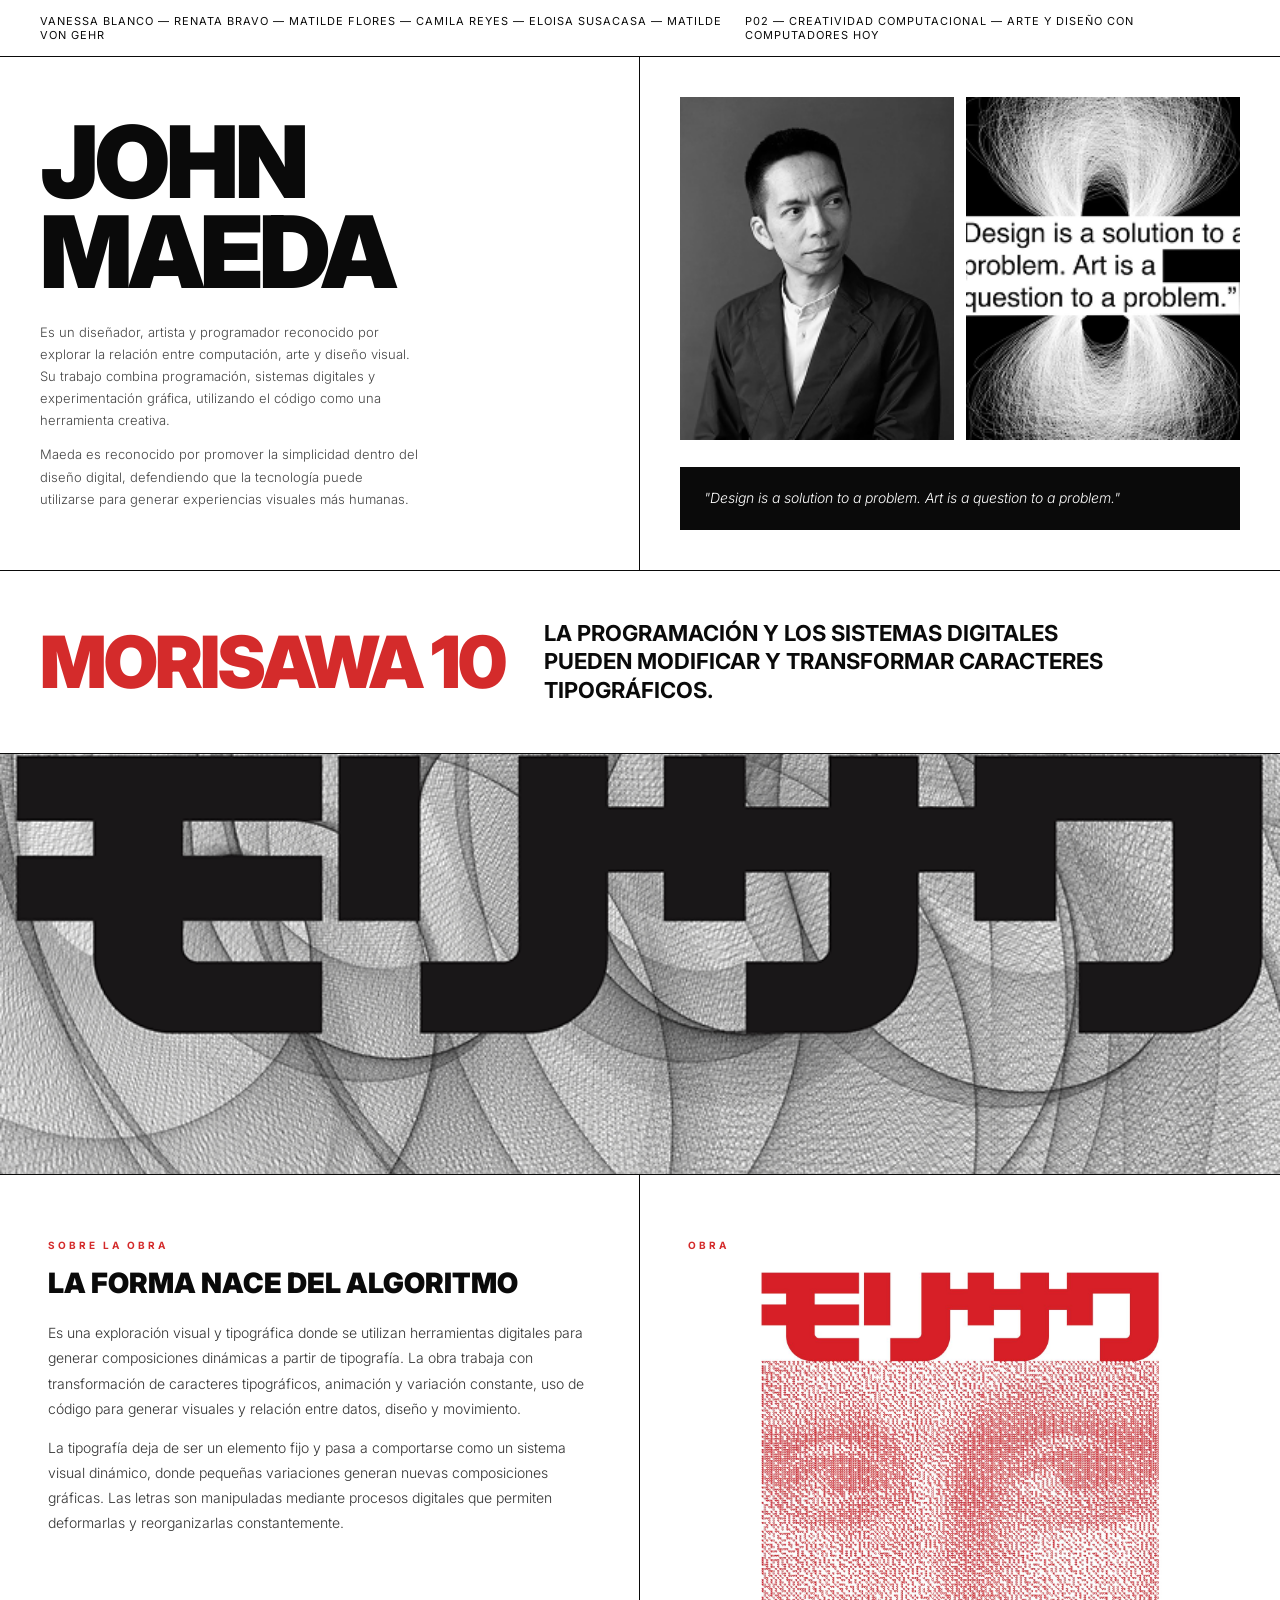
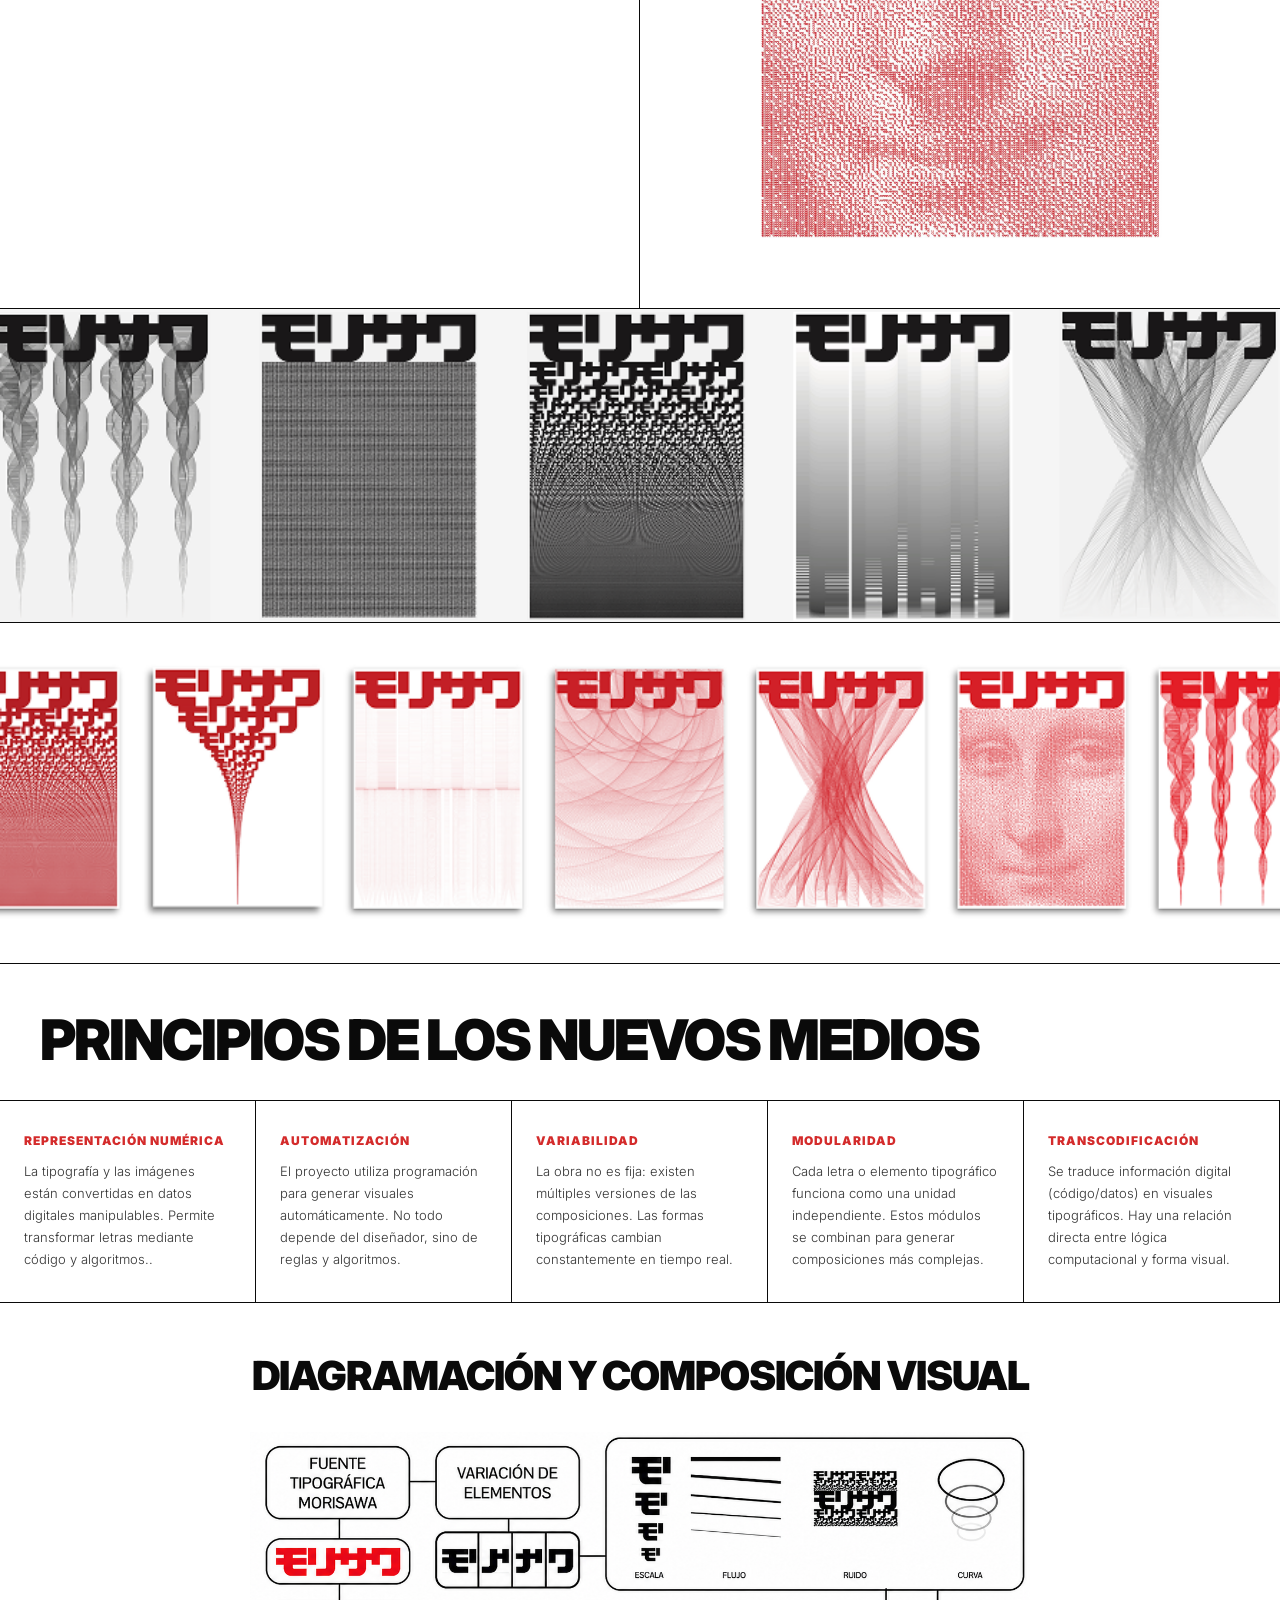
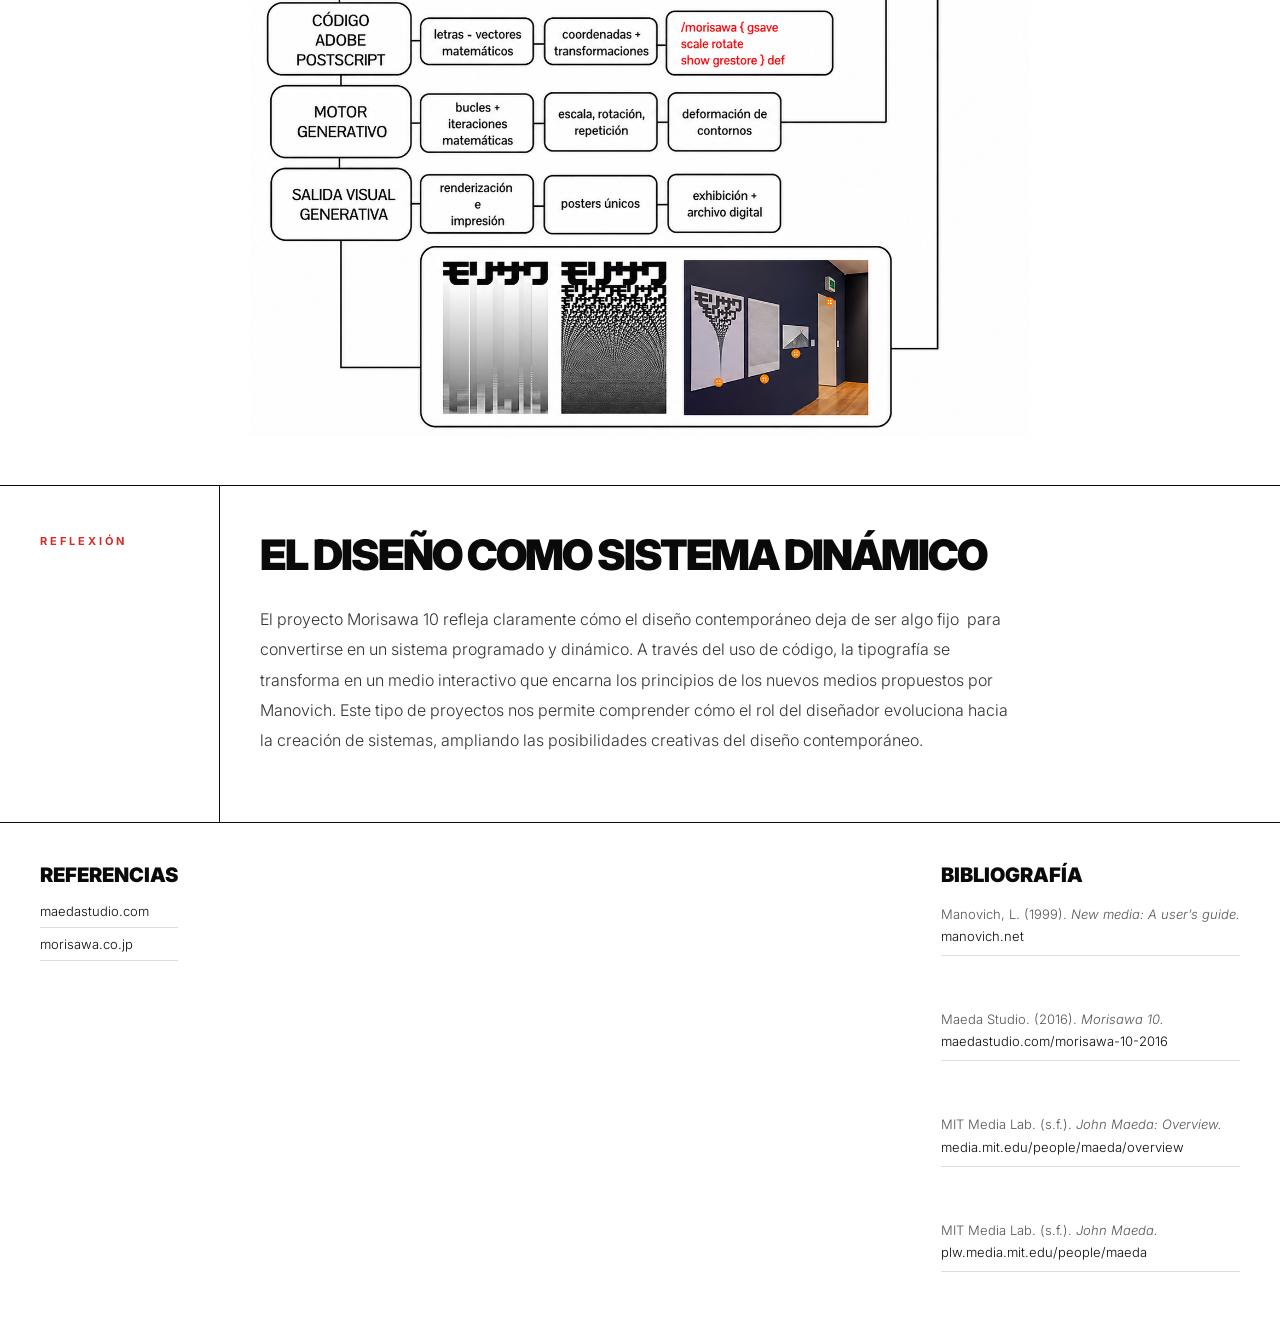
==== index.html @ 7603f9fc "Rename maeda_morisawa (1).html to index.html" ====
<!DOCTYPE html>
<html lang="es">
<head>
  <meta charset="UTF-8">
  <meta name="viewport" content="width=device-width, initial-scale=1.0">
  <title>John Maeda — Morisawa 10</title>
  <link rel="stylesheet" href="styles.css">
</head>

<body>

  <!-- parte de arriba  -->

  <div class="topbar">
    <span>Vanessa Blanco — Renata Bravo — Matilde Flores — Camila Reyes — Eloisa Susacasa — Matilde Von Gehr</span>
    <span>P02 — Creatividad Computacional — Arte y diseño con computadores hoy</span>
  </div>

  <!-- siempre heroe -->

  <div class="maeda-intro">

    <div class="maeda-texto">

      <h1>JOHN<br>MAEDA</h1>

      <p class="subtitle">
        Es un diseñador, artista y programador reconocido por explorar la relación entre computación, arte y diseño visual. Su trabajo combina programación, sistemas digitales y experimentación gráfica, utilizando el código como una herramienta creativa.

      </p>

      <p class="subtitle" style="margin-top:12px">
        Maeda es reconocido por promover la simplicidad dentro del diseño digital, defendiendo que la tecnología puede utilizarse para generar experiencias visuales más humanas.
      </p>

    </div>

    <div class="maeda-imagenes">

      <div class="maeda-fotos">
        <img src="maeda01.png" alt="John Maeda 1" class="foto">
        <img src="maeda02.png" alt="John Maeda 2" class="foto">
      </div>

      <div class="cita-maeda">
        "Design is a solution to a problem. Art is a question to a problem."
      </div>

    </div>

  </div>

  <!-- morisawa banda de bandas -->

  <div class="morisawa-section">

    <div class="morisawa-titulo">
      MORISAWA 10
    </div>

    <div class="morisawa-texto">
      La programación y los sistemas digitales pueden modificar y transformar caracteres tipográficos.
    </div>

  </div>

  <!-- el header -->

  <div class="johnheader">
    <img src="header.png" alt="Morisawa header">
  </div>

  <!-- la obra con dos columnas mejor, cn una fea -->

  <div class="obra-info">

    <div class="obra-bloque obra-texto">

      <div class="obra-etiqueta">
        Sobre la obra
      </div>

      <h2>La forma nace del algoritmo</h2>

      <p>
        Es una exploración visual y tipográfica donde se utilizan herramientas digitales para generar composiciones dinámicas a partir de tipografía. La obra trabaja con transformación de caracteres tipográficos, animación y variación constante, uso de código para generar visuales y relación entre datos, diseño y movimiento. 
      </p>

      <p>
        La tipografía deja de ser un elemento fijo y pasa a comportarse como un sistema visual dinámico, donde pequeñas variaciones generan nuevas composiciones gráficas. Las letras son manipuladas mediante procesos digitales que permiten deformarlas y reorganizarlas constantemente.
      </p>

    </div>

    <div class="obra-bloque">

      <div class="obra-etiqueta">
        Obra
      </div>

      <img src="obra01.png" alt="Obra Morisawa" class="imagen-central">

    </div>

  </div>

  <!-- ejemplos en imagen -->

  <div class="galeria-obras">

    <div class="imagen-obra">
      <img src="ejemplosobras01.png" alt="Ejemplo obra 1">
    </div>

    <div class="imagen-obra imagen-final">
      <img src="ejemplosobras02.png" alt="Ejemplo obra 2">
    </div>

  </div>

  <!-- principios division -->

  <div class="manovich-header">
    <h2>Principios de los nuevos medios</h2>
  </div>

  <div class="manovich-grid">

    <div class="manovich-card">
      <h3>Representación numérica</h3>
      <p>La tipografía y las imágenes están convertidas en datos digitales manipulables. Permite transformar letras mediante código y algoritmos..</p>
    </div>

    <div class="manovich-card">
      <h3>Automatización</h3>
      <p>El proyecto utiliza programación para generar visuales automáticamente. No todo depende del diseñador, sino de reglas y algoritmos.</p>
    </div>

    <div class="manovich-card">
      <h3>Variabilidad</h3>
      <p>La obra no es fija: existen múltiples versiones de las composiciones. Las formas tipográficas cambian constantemente en tiempo real.</p>
    </div>

    <div class="manovich-card">
      <h3>Modularidad</h3>
      <p>Cada letra o elemento tipográfico funciona como una unidad independiente. Estos módulos se combinan para generar composiciones más complejas.</p>
    </div>

    <div class="manovich-card">
      <h3>Transcodificación</h3>
      <p>Se traduce información digital (código/datos) en visuales tipográficos. Hay una relación directa entre lógica computacional y forma visual.</p>
    </div>

  </div>

  <!-- diagrama -->

  <div class="diagrama-section">

    <h2>Diagramación y composición visual</h2>

    <img src="diagramahd.png" alt="Diagrama de la obra">

  </div>

  <!-- reflexion final  -->

  <div class="cierre-final">

    <div class="cierre-etiqueta">
      Reflexión
    </div>

    <div class="cierre-texto">

      <h2>El diseño como sistema dinámico</h2>

      <p>
        El proyecto Morisawa 10 refleja claramente cómo el diseño contemporáneo deja de ser algo fijo  para convertirse en un sistema programado y dinámico. A través del uso de código, la tipografía se transforma en un medio interactivo que encarna los principios de los nuevos medios propuestos por Manovich.  Este tipo de proyectos nos permite comprender cómo el rol del diseñador evoluciona hacia la creación de sistemas, ampliando las posibilidades creativas del diseño contemporáneo.
      </p>

    </div>

  </div>

  <!-- footer -->

  <footer>

    <div>

      <h2>Referencias</h2>

      <a href="https://maedastudio.com" target="_blank">
        maedastudio.com
      </a>

      <a href="https://www.morisawa.co.jp" target="_blank">
        morisawa.co.jp
      </a>

    </div>

    <div>

      <div>

  <h2>Bibliografía</h2>

  <p class="ref-text">

    Manovich, L. (1999). <em>New media: A user’s guide.</em><br>
    <a href="https://www.manovich.net" target="_blank">
      manovich.net
    </a>

    <br><br>

    Maeda Studio. (2016). <em>Morisawa 10.</em><br>
    <a href="https://maedastudio.com/morisawa-10-2016/" target="_blank">
      maedastudio.com/morisawa-10-2016
    </a>

    <br><br>

    MIT Media Lab. (s.f.). <em>John Maeda: Overview.</em><br>
    <a href="https://www.media.mit.edu/people/maeda/overview/" target="_blank">
      media.mit.edu/people/maeda/overview
    </a>

    <br><br>

    MIT Media Lab. (s.f.). <em>John Maeda.</em><br>
    <a href="https://plw.media.mit.edu/people/maeda/" target="_blank">
      plw.media.mit.edu/people/maeda
    </a>

  </p>

</div>

  </footer>

</body>
</html>
---- styles.css ----
@import url('https://fonts.googleapis.com/css2?family=Inter:wght@100;300;400;700;900&display=swap');

* {
  margin: 0;
  padding: 0;
  box-sizing: border-box;
}

body {
  background: #ffffff;
  color: #0a0a0a;
  font-family: 'Inter', sans-serif;
  font-weight: 300;
}

/* parte de arriba */

.topbar {
  display: flex;
  justify-content: space-between;
  align-items: center;
  padding: 14px 40px;
  border-bottom: 1px solid #0a0a0a;
  font-size: 11px;
  font-weight: 400;
  letter-spacing: 1px;
  text-transform: uppercase;
}

/* john maeda heroe siempre */

.maeda-intro {
  display: grid;
  grid-template-columns: 1fr 1fr;
  border-bottom: 1px solid #0a0a0a;
}

.maeda-texto {
  padding: 60px 40px;
  border-right: 1px solid #0a0a0a;
}

.maeda-texto h1 {
  font-size: 100px;
  font-weight: 900;
  line-height: 0.9;
  letter-spacing: -4px;
  text-transform: uppercase;
}

.maeda-texto .subtitle {
  margin-top: 24px;
  font-size: 13px;
  line-height: 1.7;
  max-width: 380px;
  color: #444;
}

.maeda-imagenes {
  padding: 40px;
  display: flex;
  flex-direction: column;
  justify-content: space-between;
}

.maeda-fotos {
  display: flex;
  gap: 12px;
}

.maeda-fotos .foto {
  width: 50%;
  aspect-ratio: 4 / 5;
  object-fit: cover;
  filter: grayscale(100%);
}

.cita-maeda {
  background: #0a0a0a;
  color: #fff;
  padding: 20px 24px;
  font-size: 14px;
  font-style: italic;
  line-height: 1.6;
  margin-top: 20px;
}

/* morisawa */

.morisawa-section {
  padding: 48px 40px;
  border-bottom: 1px solid #0a0a0a;
  display: flex;
  align-items: center;
  gap: 40px;
}

.morisawa-titulo {
  font-size: 72px;
  font-weight: 900;
  letter-spacing: -3px;
  line-height: 1;
  color: #d42b2b;
  text-transform: uppercase;
}

.morisawa-texto {
  font-size: 22px;
  font-weight: 700;
  line-height: 1.3;
  max-width: 600px;
  text-transform: uppercase;
}

/* header*/

.johnheader {
  border-bottom: 1px solid #0a0a0a;
}

.johnheader img {
  width: 100%;
  max-height: 420px;
  object-fit: cover;
  display: block;
}

/* las dos divisiones */

.obra-info {
  display: grid;
  grid-template-columns: 1fr 1fr;
  border-bottom: 1px solid #0a0a0a;
}

.obra-bloque {
  padding: 64px 48px;
}

.obra-texto {
  border-right: 1px solid #0a0a0a;
}

.obra-etiqueta {
  font-size: 10px;
  font-weight: 700;
  letter-spacing: 3px;
  text-transform: uppercase;
  color: #d42b2b;
  margin-bottom: 16px;
}

.obra-bloque h2 {
  font-size: 28px;
  font-weight: 900;
  line-height: 1.2;
  text-transform: uppercase;
  margin-bottom: 20px;
}

.obra-bloque p {
  font-size: 14px;
  line-height: 1.8;
  color: #333;
  margin-bottom: 14px;
}

.imagen-central {
  width: 75%;
  max-width: 420px;
  display: block;
  margin: 0 auto;
}

/* ejemplos fotos  */

.galeria-obras {
  border-bottom: 1px solid #0a0a0a;
}

.imagen-obra {
  border-bottom: 1px solid #0a0a0a;
  background: #f5f5f5;
}

.imagen-final {
  border-bottom: none;
}

.imagen-obra img {
  width: 100%;
  display: block;
}

/* principios */

.manovich-header {
  padding: 48px 40px 0;
}

.manovich-header h2 {
  font-size: 56px;
  font-weight: 900;
  text-transform: uppercase;
  letter-spacing: -2px;
  line-height: 1;
}

.manovich-grid {
  display: grid;
  grid-template-columns: repeat(5, 1fr);
  border-top: 1px solid #0a0a0a;
  border-bottom: 1px solid #0a0a0a;
  margin-top: 32px;
}

.manovich-card {
  padding: 32px 24px;
  border-right: 1px solid #0a0a0a;
}

.manovich-card h3 {
  font-size: 12px;
  font-weight: 900;
  letter-spacing: 1px;
  text-transform: uppercase;
  margin-bottom: 12px;
  color: #d42b2b;
}

.manovich-card p {
  font-size: 13px;
  line-height: 1.7;
  color: #333;
}

/* diagrama */

.diagrama-section {
  padding: 48px 40px;
  border-bottom: 1px solid #0a0a0a;
  text-align: center;
}

.diagrama-section h2 {
  font-size: 40px;
  font-weight: 900;
  text-transform: uppercase;
  letter-spacing: -1px;
  margin-bottom: 32px;
}

.diagrama-section img {
  width: 65%;
  max-width: 900px;
  display: block;
  margin: 0 auto;
}

/* reflexion */

.cierre-final {
  display: grid;
  grid-template-columns: 220px 1fr;
  border-bottom: 1px solid #0a0a0a;
}

.cierre-etiqueta {
  padding: 48px 40px;
  border-right: 1px solid #0a0a0a;
  font-size: 11px;
  font-weight: 700;
  letter-spacing: 3px;
  text-transform: uppercase;
  color: #d42b2b;
}

.cierre-texto {
  padding: 48px 40px;
}

.cierre-texto h2 {
  font-size: 42px;
  font-weight: 900;
  text-transform: uppercase;
  line-height: 1;
  letter-spacing: -2px;
  margin-bottom: 28px;
}

.cierre-texto p {
  font-size: 16px;
  line-height: 1.9;
  color: #333;
  margin-bottom: 18px;
  max-width: 760px;
}

/* foooooteeer */

footer {
  padding: 40px;
  display: flex;
  justify-content: space-between;
  gap: 40px;
  flex-wrap: wrap;
}

footer h2 {
  font-size: 20px;
  font-weight: 900;
  text-transform: uppercase;
  margin-bottom: 16px;
}

footer a {
  display: block;
  font-size: 13px;
  color: #0a0a0a;
  text-decoration: none;
  margin-bottom: 8px;
  border-bottom: 1px solid #ddd;
  padding-bottom: 8px;
}

footer a:hover {
  color: #d42b2b;
}

footer .ref-text {
  font-size: 13px;
  line-height: 1.7;
  color: #555;
}
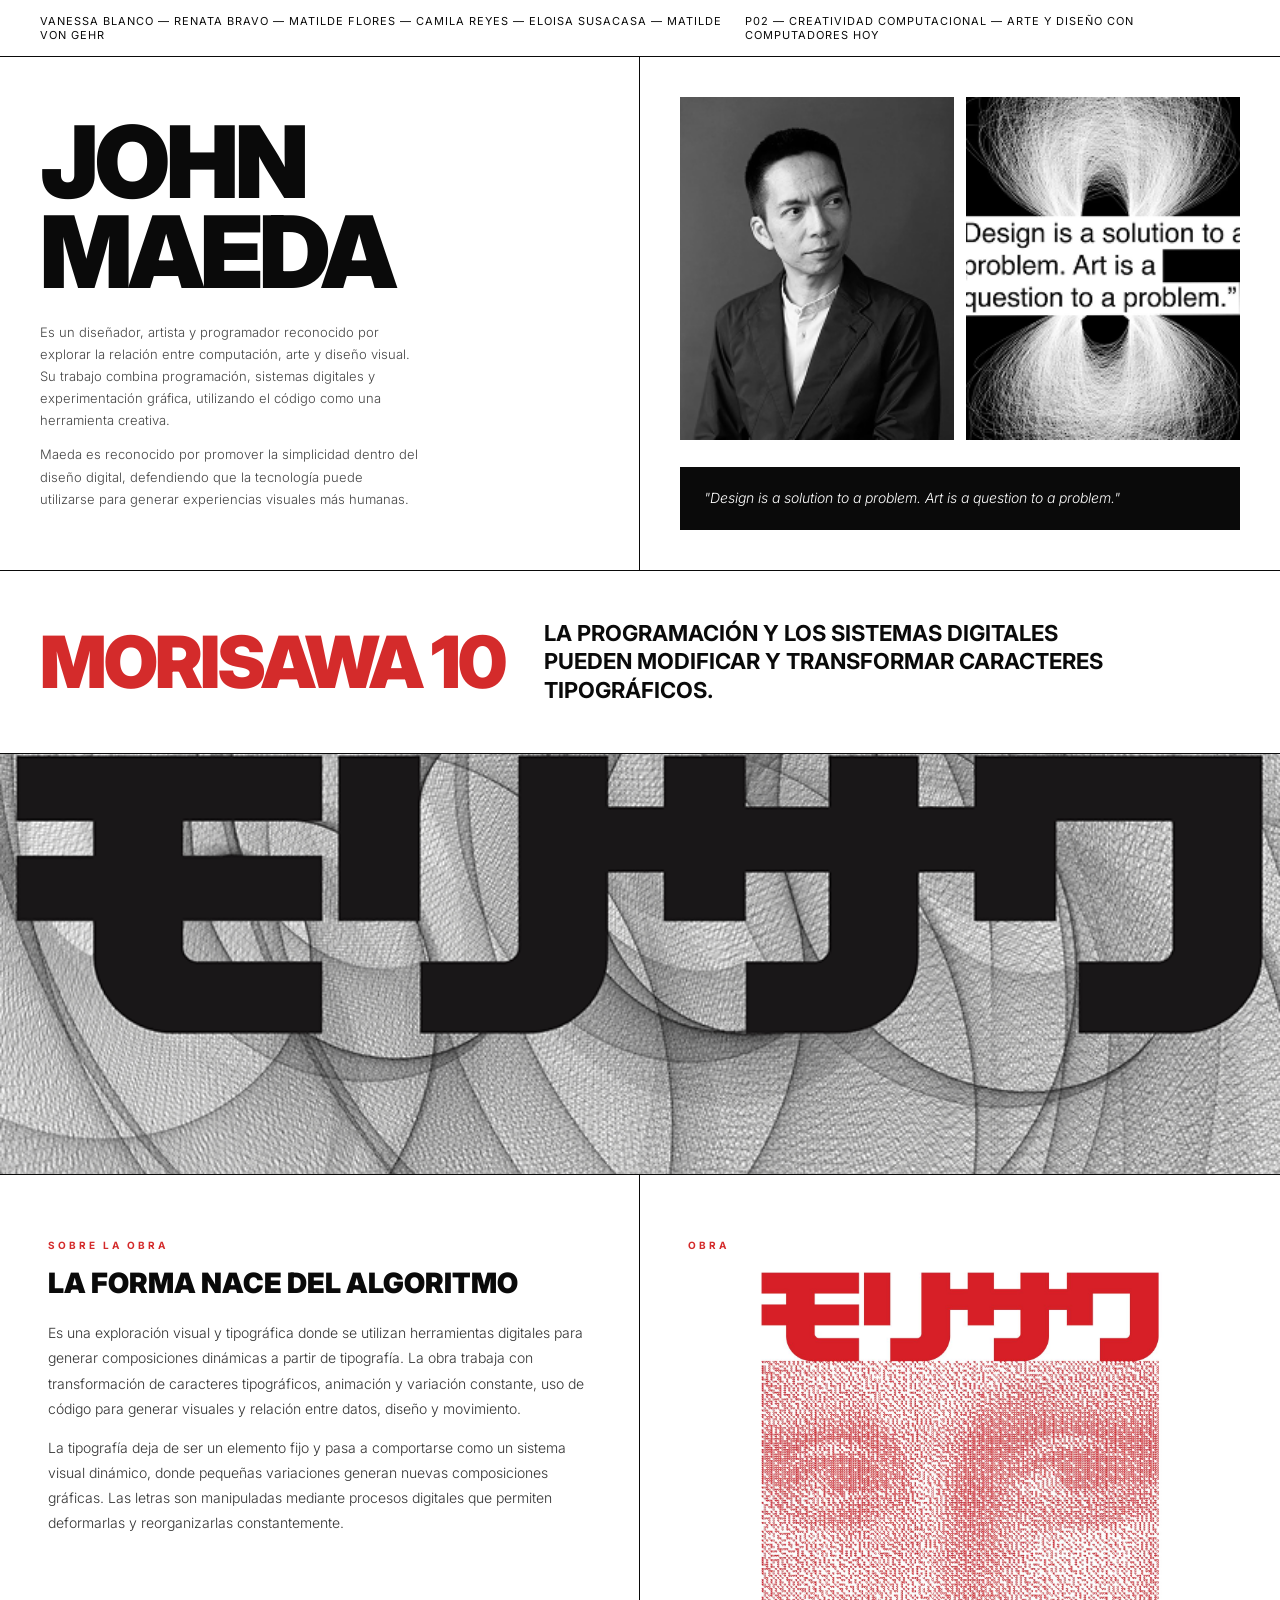
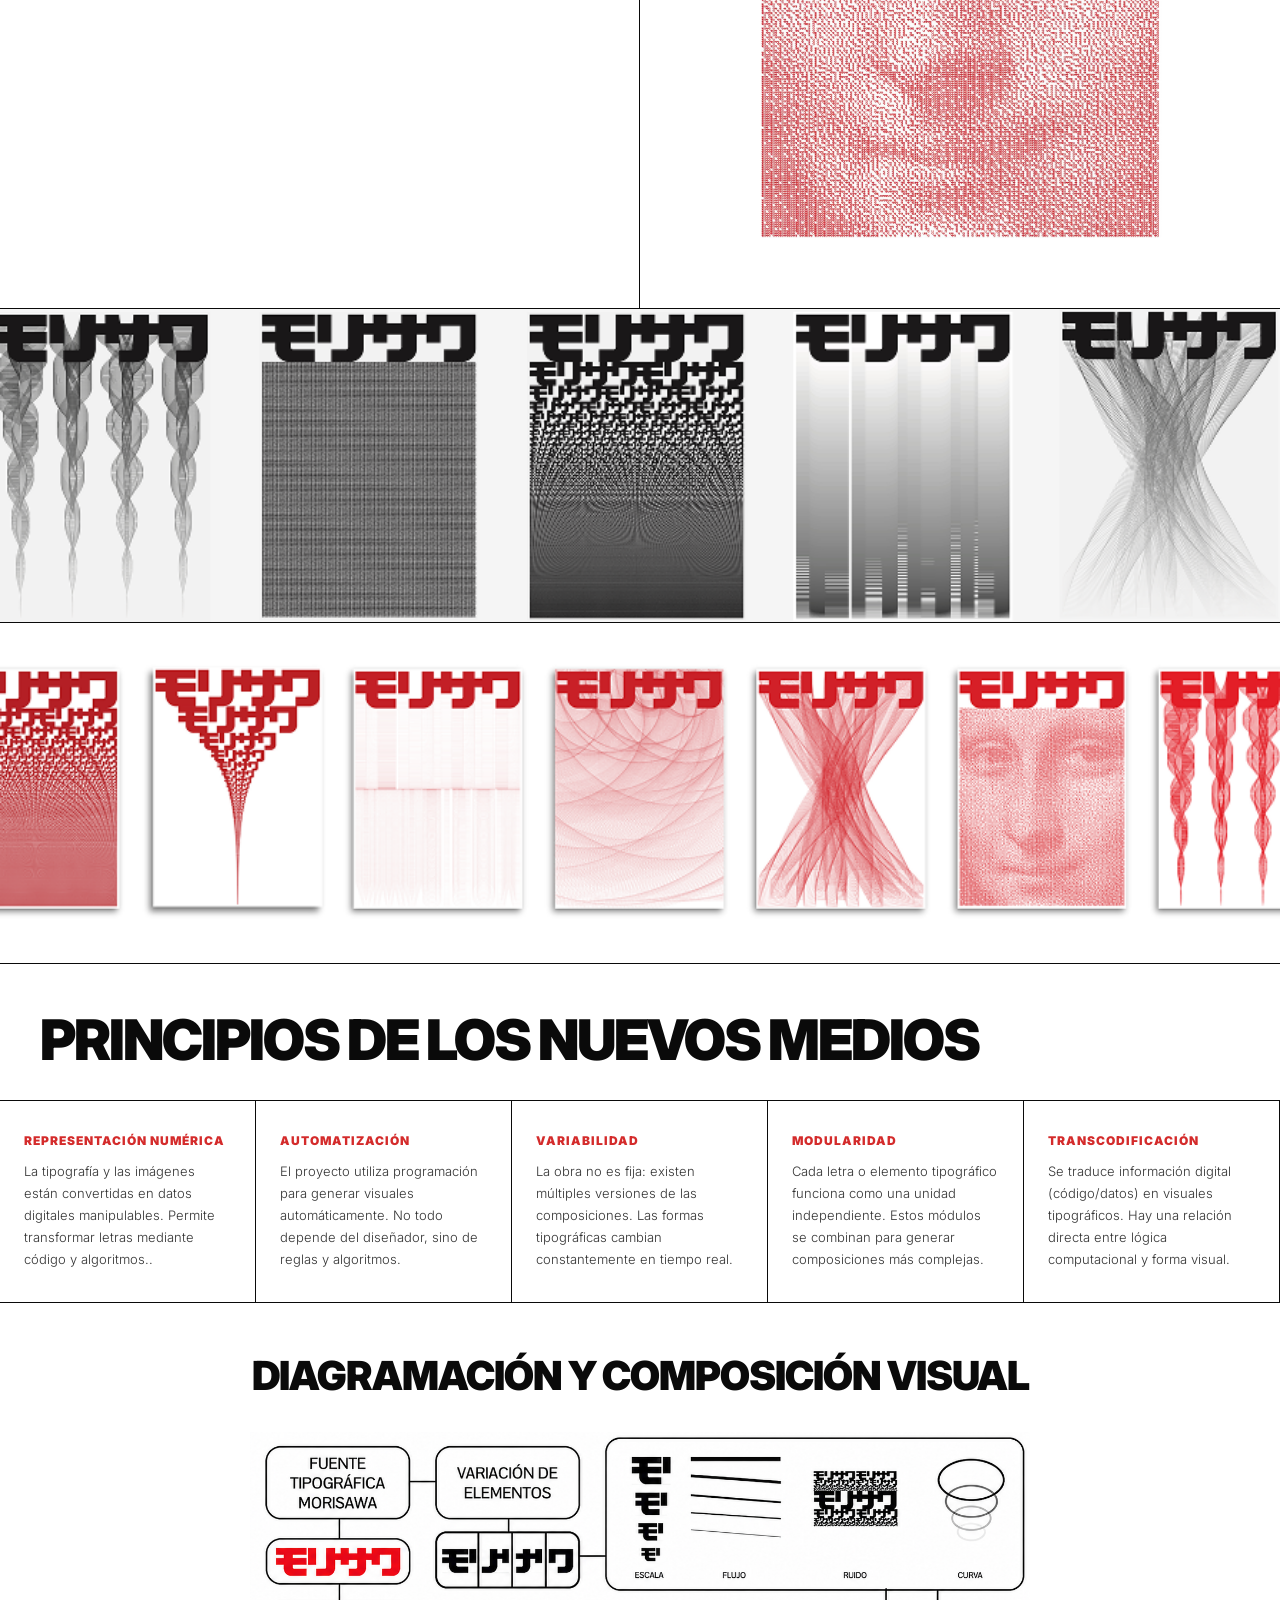
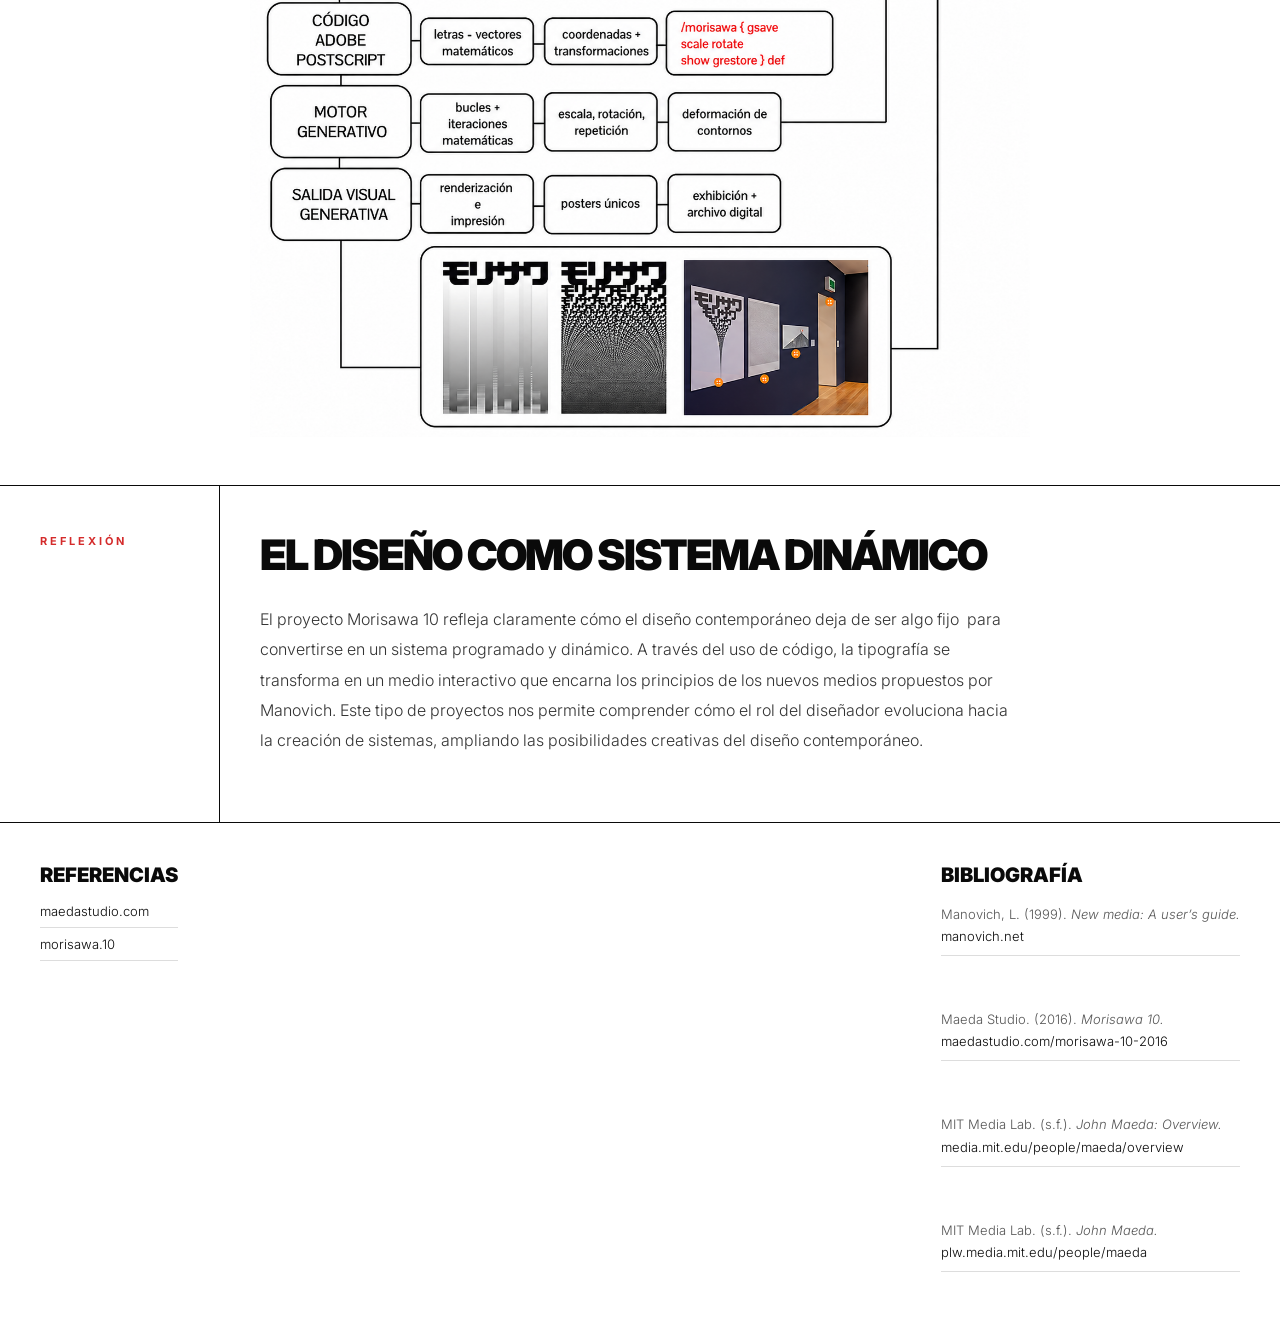
==== commit a9453004: "Update index.html" ====
--- a/index.html
+++ b/index.html
@@ -195,8 +195,8 @@
         maedastudio.com
       </a>
 
-      <a href="https://www.morisawa.co.jp" target="_blank">
-        morisawa.co.jp
+      <a href="https://maedastudio.com/morisawa-10-2016/" target="_blank">
+        morisawa.10
       </a>
 
     </div>
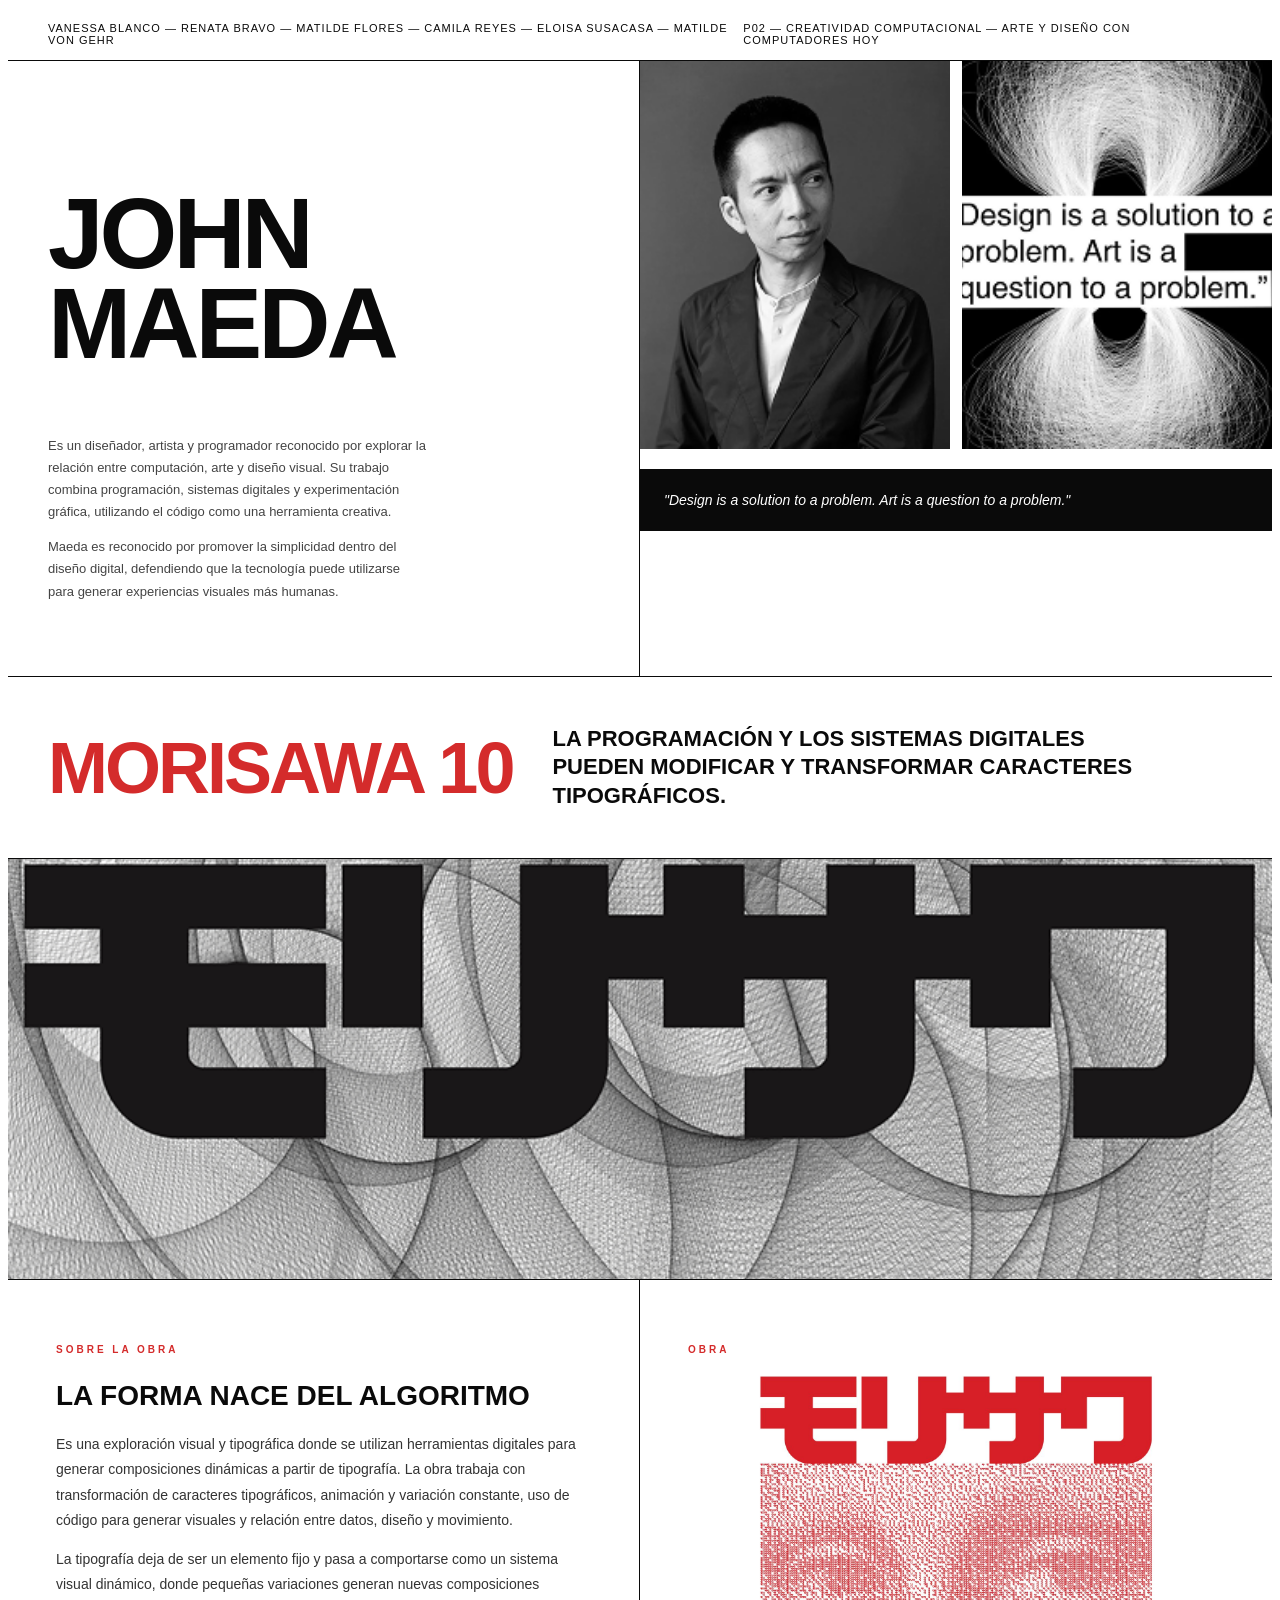
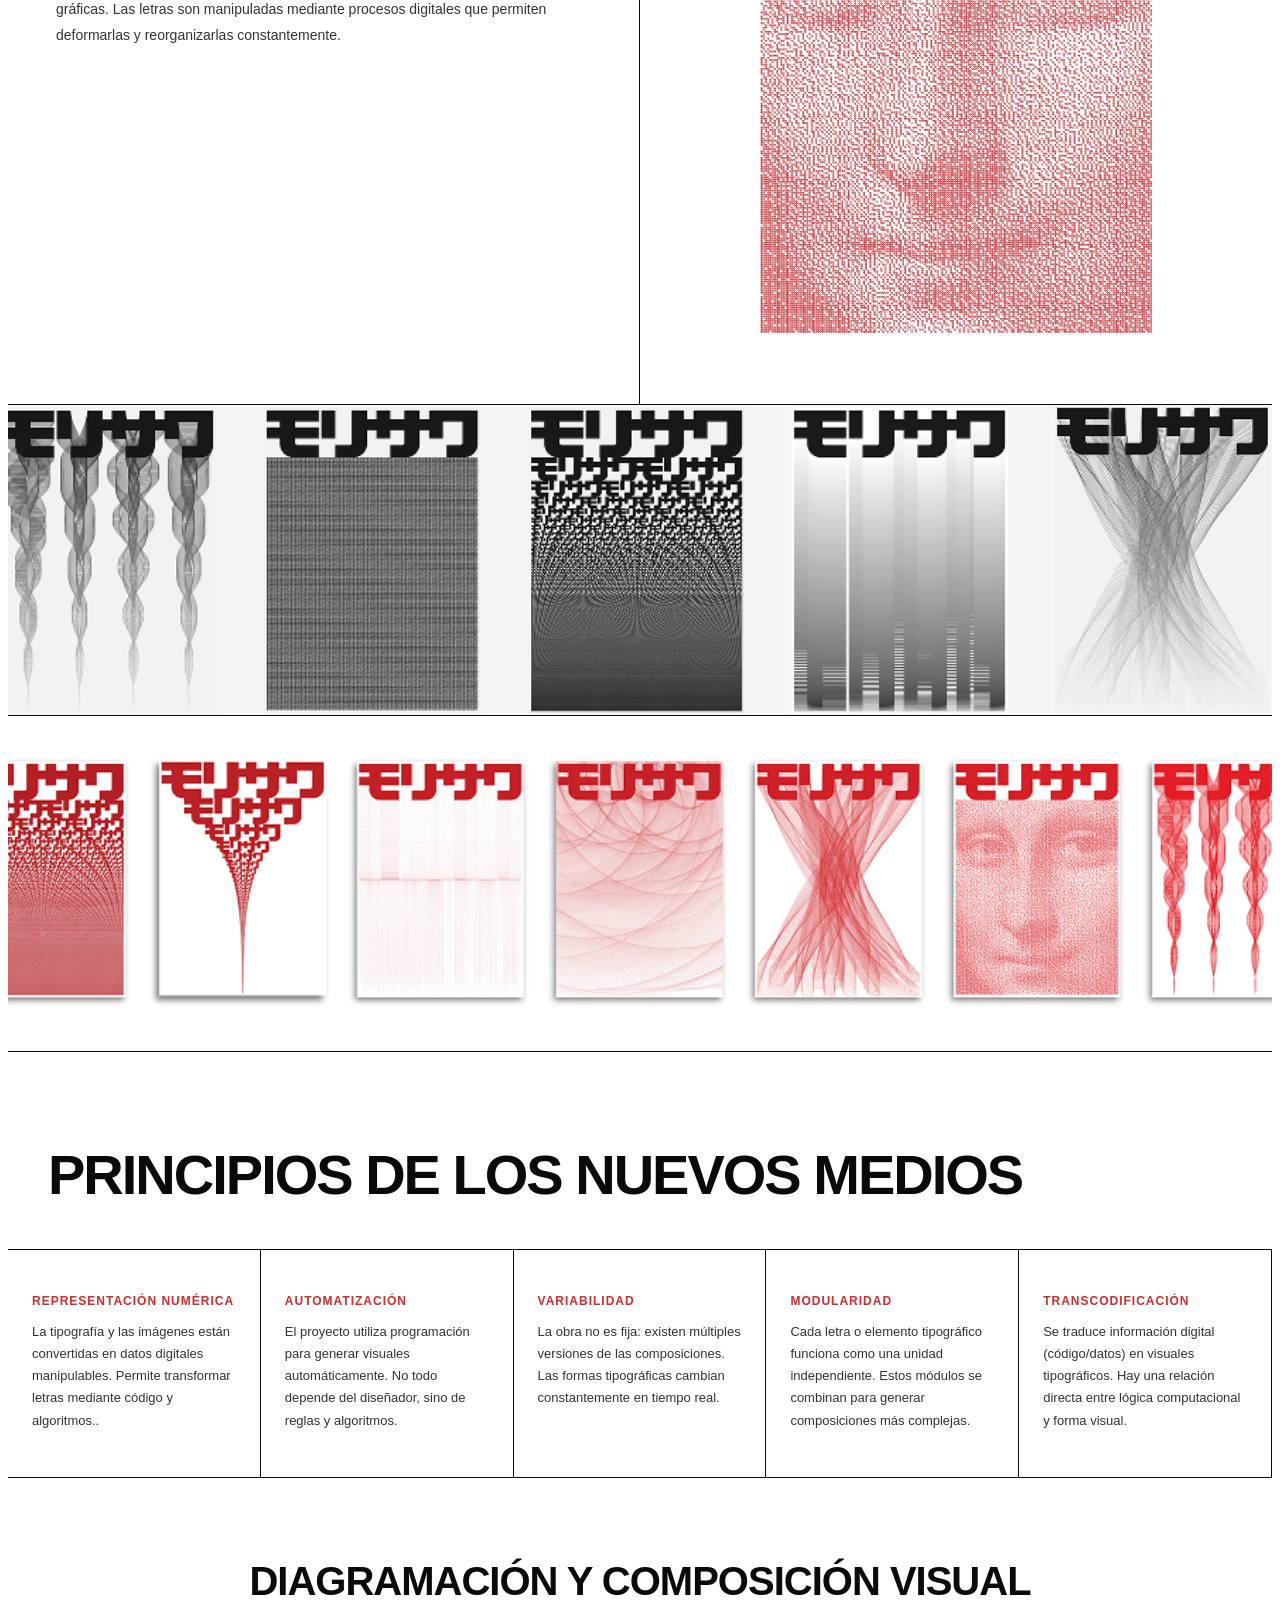
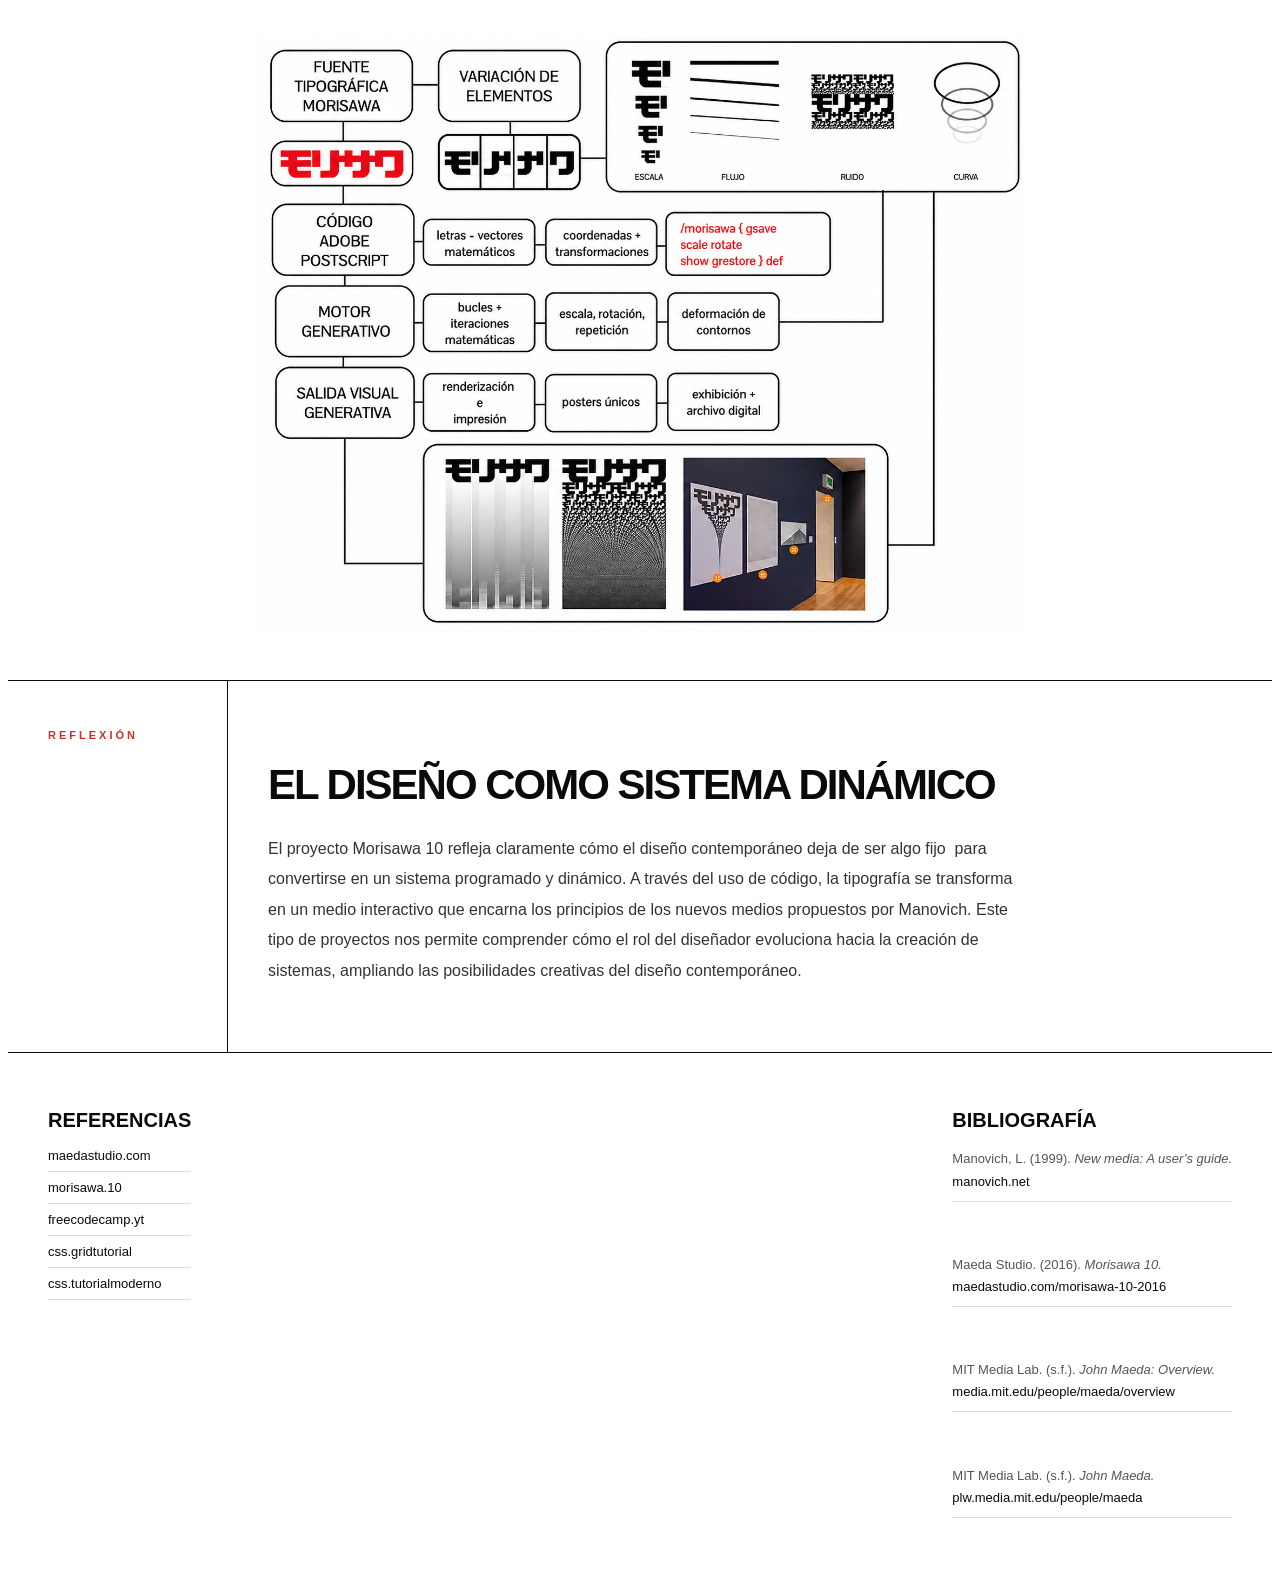
==== commit c8ae37b0: "Update index.html" ====
--- a/index.html
+++ b/index.html
@@ -1,3 +1,9 @@
+<!-- hecho por mi:
+contenido textual, investigación, selección de imágenes y estructura general -->
+
+<!-- asistencia de la IA:
+apoyo técnico en la organización HTML (decirme como le pongo a las clases), diagramación y ajustes de imágenes -->
+
 <!DOCTYPE html>
 <html lang="es">
 <head>
@@ -16,7 +22,7 @@
     <span>P02 — Creatividad Computacional — Arte y diseño con computadores hoy</span>
   </div>
 
-  <!-- siempre heroe -->
+  <!-- maeda intro texto y toda esa vola -->
 
   <div class="maeda-intro">
 
@@ -34,6 +40,9 @@
       </p>
 
     </div>
+
+    <!-- asistencia de la IA:
+  apoyo en distribución visual de imágenes, no me acordaba cómo ponerlas al lado una de otra plop-->
 
     <div class="maeda-imagenes">
 
@@ -50,7 +59,7 @@
 
   </div>
 
-  <!-- morisawa banda de bandas -->
+  <!-- secc morisawa -->
 
   <div class="morisawa-section">
 
@@ -92,6 +101,9 @@
 
     </div>
 
+    <!-- asistencia de la IA:
+ayuda para la diagramación de sección en dos columnas, básicamente para que este en dos partes je -->
+
     <div class="obra-bloque">
 
       <div class="obra-etiqueta">
@@ -105,6 +117,8 @@
   </div>
 
   <!-- ejemplos en imagen -->
+  <!-- asistencia de la IA:
+corrección de diagramación de imágenes !!!!!  -->
 
   <div class="galeria-obras">
 
@@ -191,12 +205,26 @@
 
       <h2>Referencias</h2>
 
+      <!-- en verdad los tutoriales me funcionaron para refrescar la memoria en torno a los paddings, font-weight, line-spacing y cómo usar bien las etiquetas para el css !!  -->
+
       <a href="https://maedastudio.com" target="_blank">
         maedastudio.com
       </a>
 
       <a href="https://maedastudio.com/morisawa-10-2016/" target="_blank">
         morisawa.10
+      </a>
+
+      <a href="https://www.youtube.com/watch?v=ELSm-G201Ls" target="_blank">
+        freecodecamp.yt
+      </a>
+
+      <a href="https://www.youtube.com/watch?v=9zBsdzdE4sM" target="_blank">
+        css.gridtutorial
+      </a>
+
+      <a href="https://www.youtube.com/watch?v=OWKXEJN67FE" target="_blank">
+        css.tutorialmoderno
       </a>
 
     </div>
--- a/styles.css
+++ b/styles.css
@@ -1,4 +1,9 @@
-@import url('https://fonts.googleapis.com/css2?family=Inter:wght@100;300;400;700;900&display=swap');
+<style>
+@import url('https://fonts.googleapis.com/css2?family=Inter:ital,opsz,wght@0,14..32,100..900;1,14..32,100..900&family=Karla:ital,wght@0,200..800;1,200..800&family=Montserrat:ital,wght@0,100..900;1,100..900&display=swap');
+</style>
+
+/* hecho por mi:
+estructura general, colores !! (en https://htmlcolorcodes.com/es/), tipografías (google fonts jeje) , composición visual (lo aprendí en mi opr) y organización del contenido (básicamente las clases) */
 
 * {
   margin: 0;
@@ -27,13 +32,16 @@
   text-transform: uppercase;
 }
 
-/* john maeda heroe siempre */
+/* john maeda intro + texto (h1 y subtitulos) */
 
 .maeda-intro {
   display: grid;
   grid-template-columns: 1fr 1fr;
   border-bottom: 1px solid #0a0a0a;
 }
+
+/* asistencia de la IA:
+  apoyo en el grid (no me estaba quedando bien lol) y distribución de las columnas */
 
 .maeda-texto {
   padding: 60px 40px;
@@ -56,6 +64,10 @@
   color: #444;
 }
 
+/* las fotos de maeda */
+/* asistencia de la IA:
+  ayuda para ordenar verticalmente las imágenes y cita */ */
+
 .maeda-imagenes {
   padding: 40px;
   display: flex;
@@ -74,6 +86,9 @@
   object-fit: cover;
   filter: grayscale(100%);
 }
+
+ /* asistencia IA:
+  ajuste proporcional de imágenes */
 
 .cita-maeda {
   background: #0a0a0a;
@@ -126,6 +141,8 @@
 }
 
 /* las dos divisiones */
+/* asistencia de la IA:
+  apoyo en la diagramación de columnas (en verdad la parte de columnas me apoyé harto con la ia porque no me acordaba cómo era) */
 
 .obra-info {
   display: grid;
@@ -205,6 +222,8 @@
   letter-spacing: -2px;
   line-height: 1;
 }
+/* asistencia IA:
+  organización de las tarjetas */
 
 .manovich-grid {
   display: grid;
@@ -331,4 +350,4 @@
   font-size: 13px;
   line-height: 1.7;
   color: #555;
-}+}
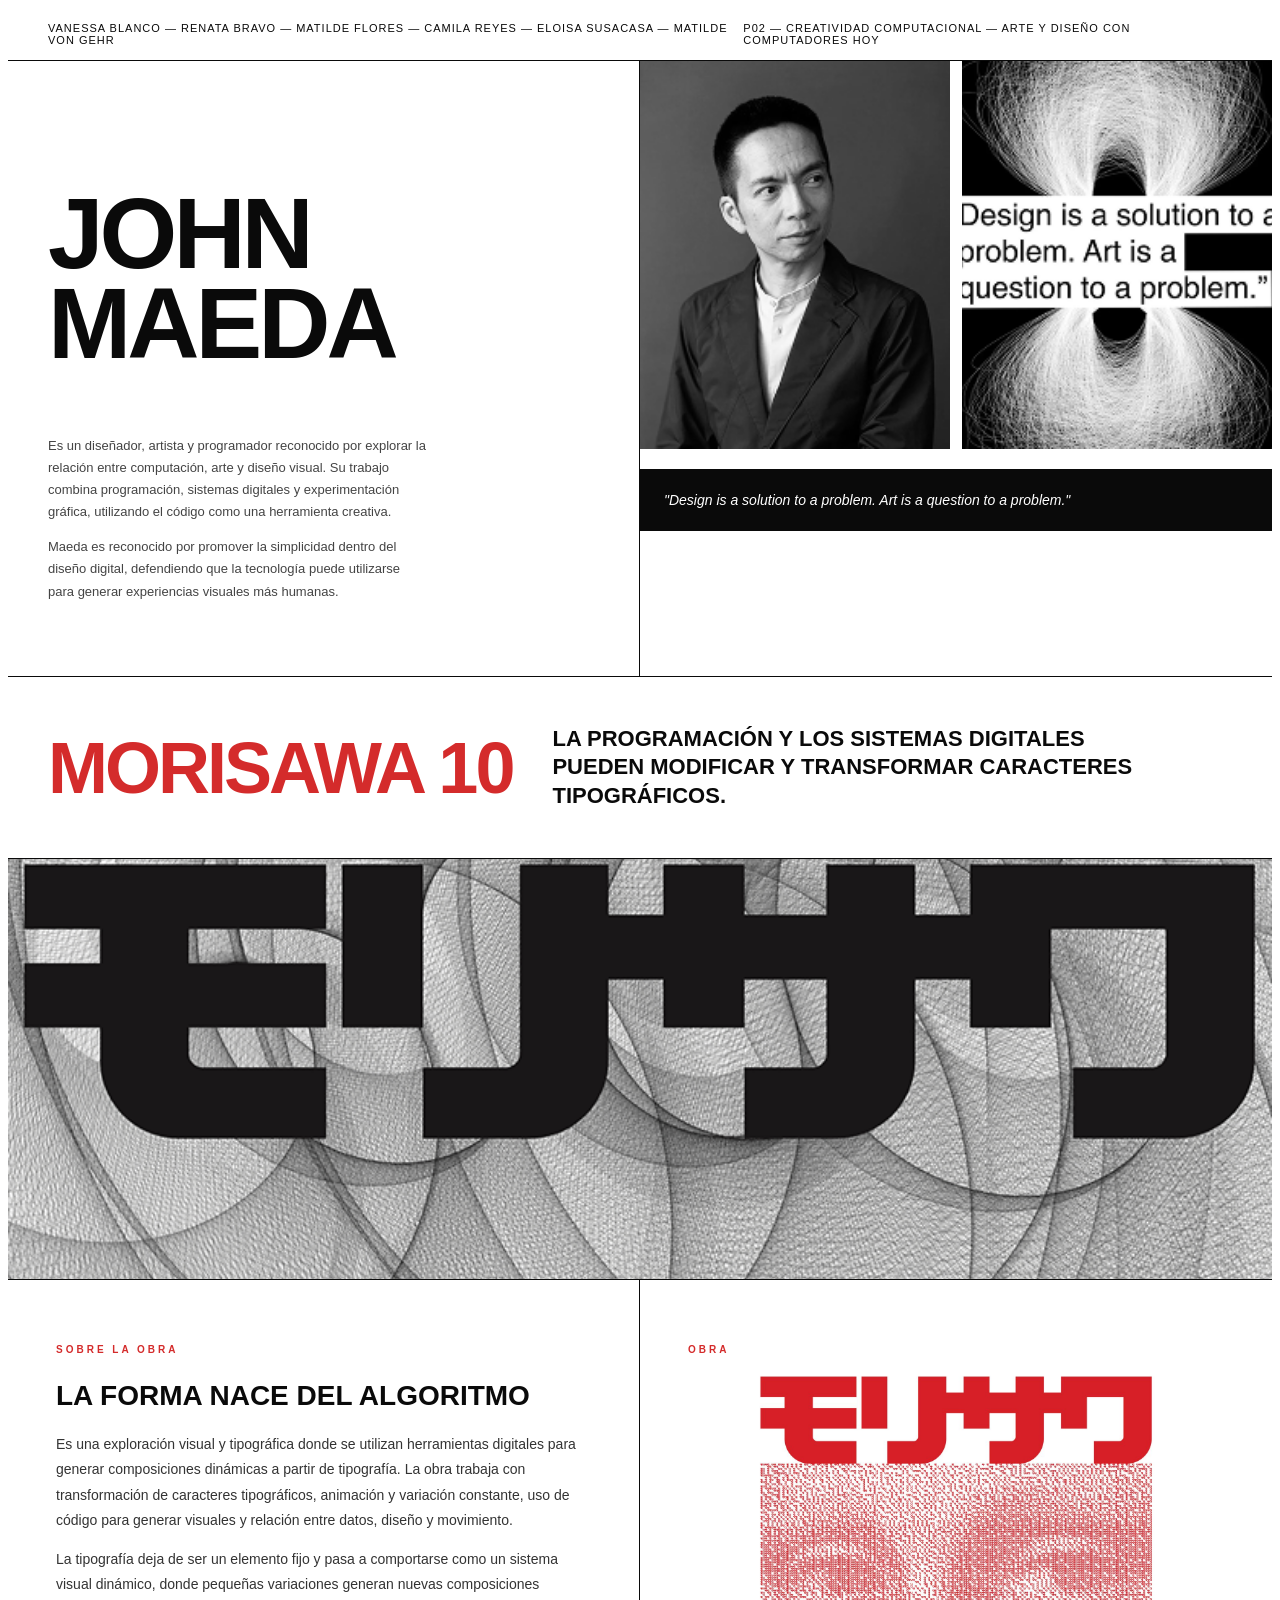
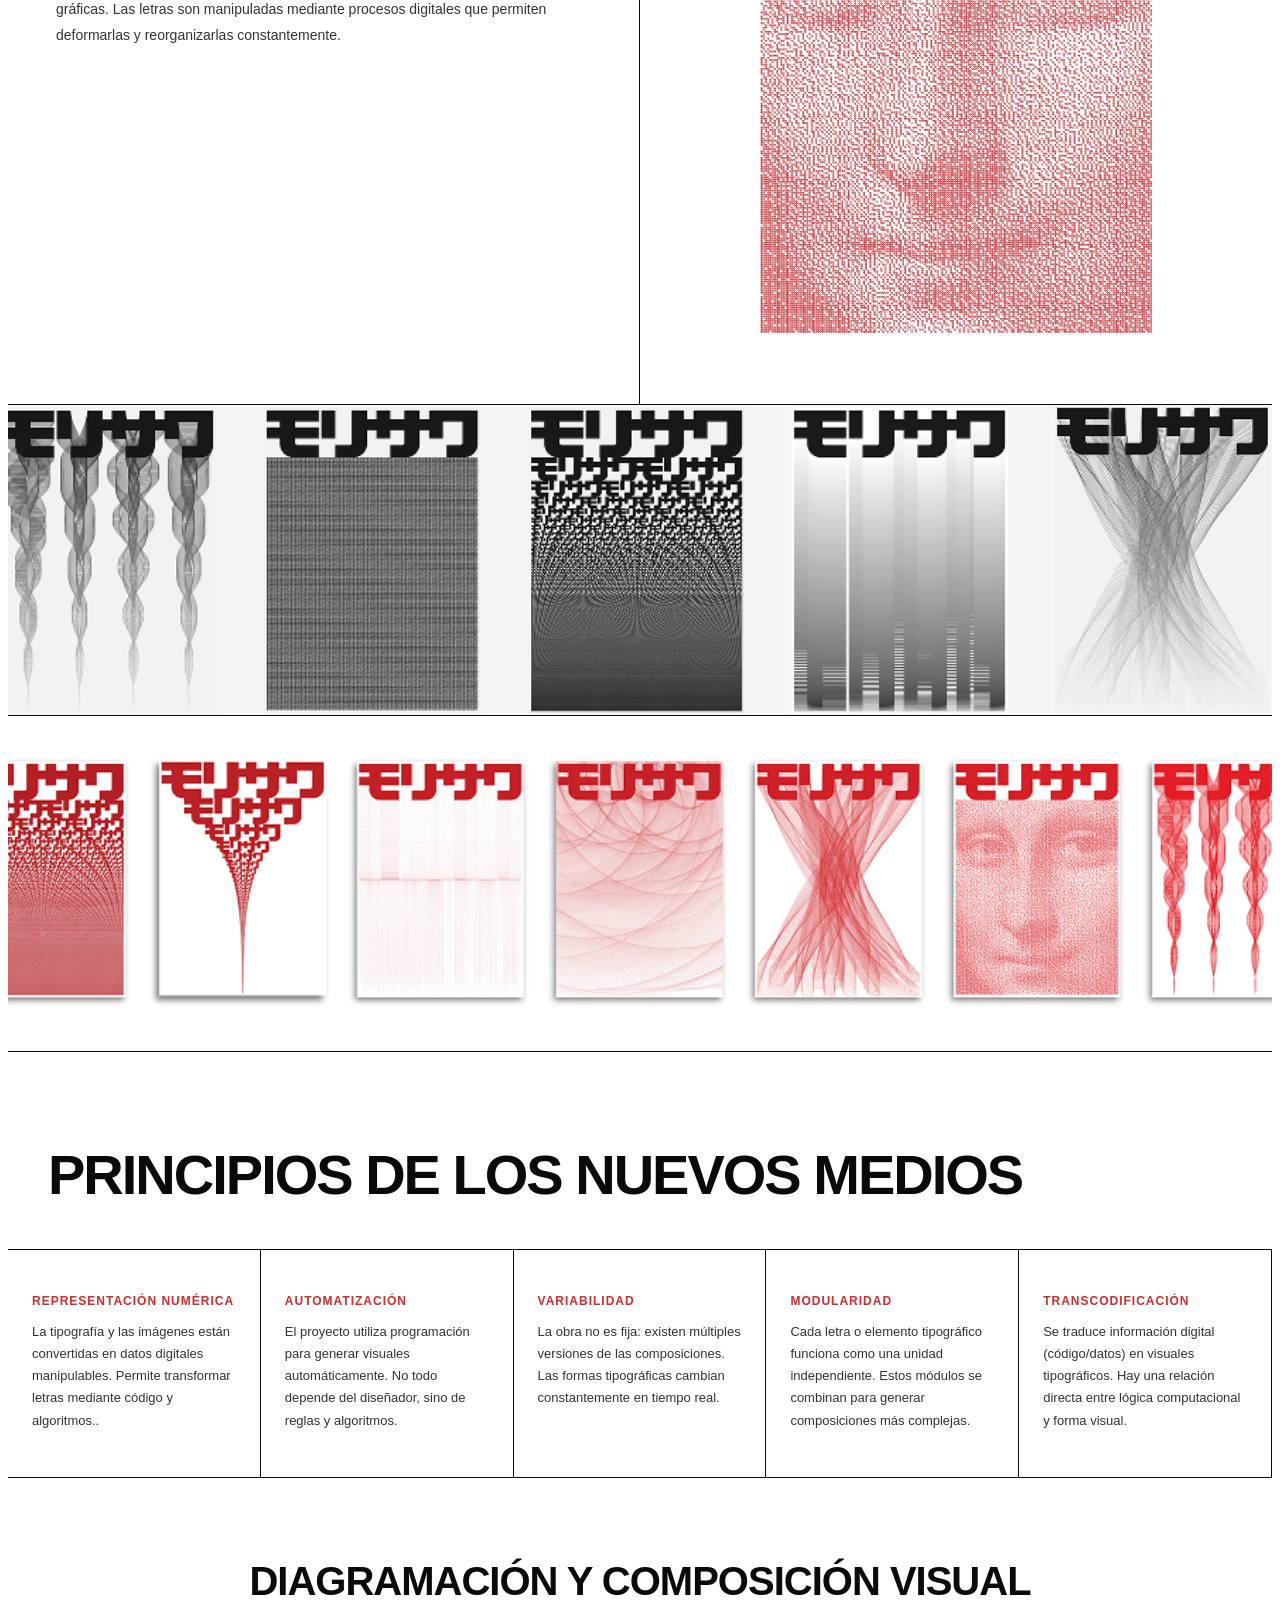
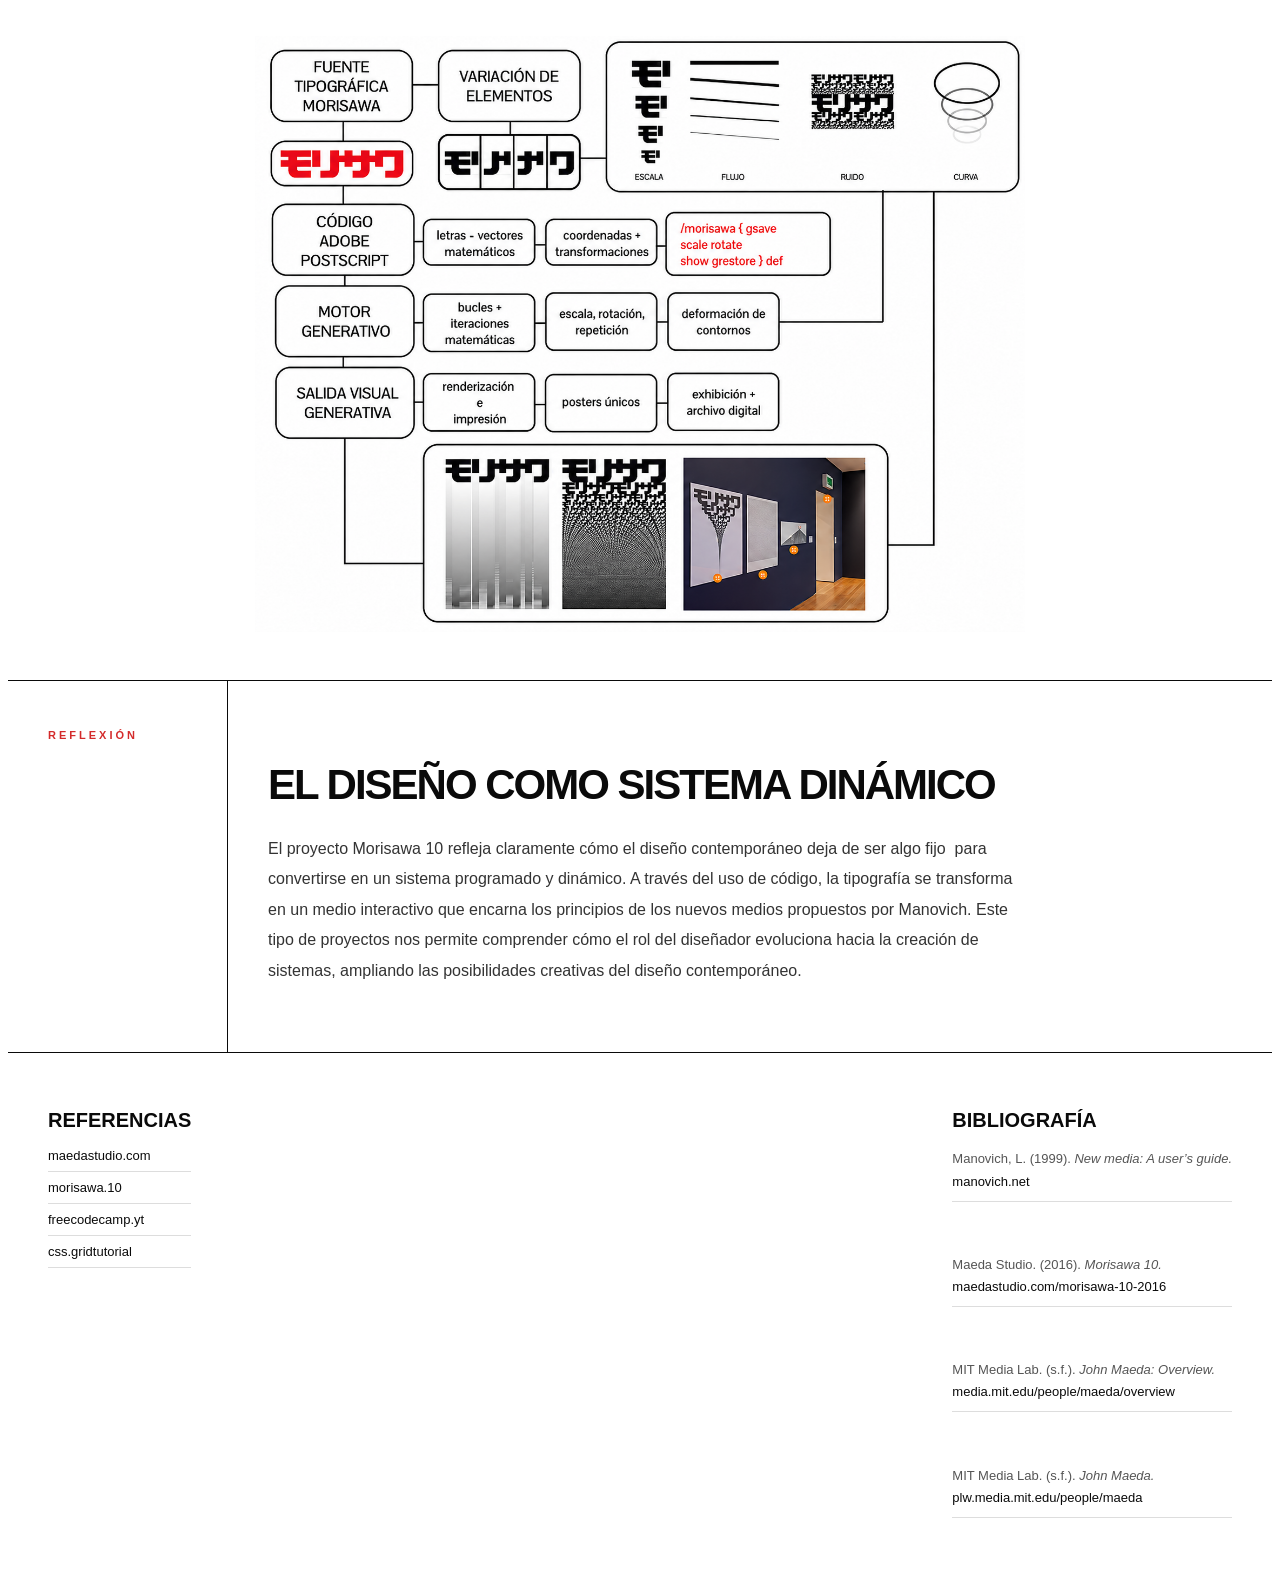
==== commit 5c0968b7: "Update index.html" ====
--- a/index.html
+++ b/index.html
@@ -223,10 +223,6 @@
         css.gridtutorial
       </a>
 
-      <a href="https://www.youtube.com/watch?v=OWKXEJN67FE" target="_blank">
-        css.tutorialmoderno
-      </a>
-
     </div>
 
     <div>
